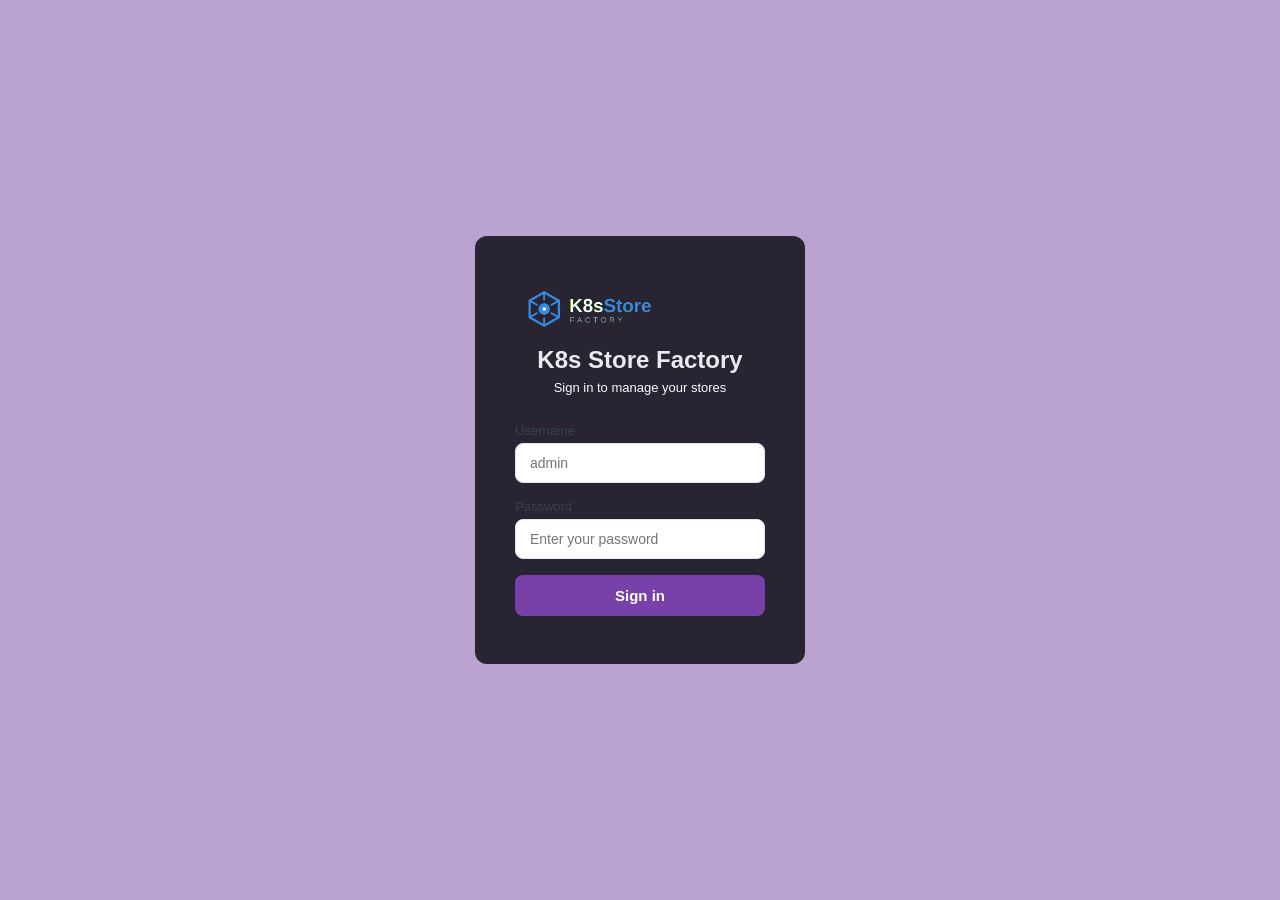
==== Frontend part/index.html @ 5d342bf3 "first commit" ====
<!DOCTYPE html>
<html lang="en">
<head>
    <meta charset="UTF-8">
    <meta name="viewport" content="width=device-width, initial-scale=1.0">
    <title>K8s Store Factory</title>
    <link rel="stylesheet" href="navbar.css">
</head>
<body>
    <div class="wrap">
        <div class="login-page">

            <img src="assets/k8-logo.png" alt="K8s Logo" class="logo-img">
            <h1>K8s Store Factory</h1>
            <p>Sign in to manage your stores</p>

            <div class="field">
                <label>Username</label>
                <input type="text" placeholder="admin" id="username">
            </div>
            <div class="field">
                <label>Password</label>
                <input type="password" placeholder="Enter your password" id="password">
            </div>

            <p class="error-msg" id="error">wrong username</p>

            <button class="btn" onclick="login()">Sign in</button>

        </div>
    </div>

    <script src="navbar.js"></script>
</body>
</html>
---- Frontend part/navbar.css ----
* {
    margin: 0;
    padding: 0;
    box-sizing: border-box;
}

body {
    font-family: 'Segoe UI', Tahoma, Geneva, Verdana, sans-serif;
    background: rgb(187, 163, 209);
    min-height: 100vh;
    display: flex;
    align-items: center;
    justify-content: center;
}

.login-page {
    background:#282431;
    border-radius: 12px;
    padding: 3rem 2.5rem;
    width: 100%;
    max-width: 480px;
    text-align: center;
}

.logo-img {
    width: 250px;
    height: 50px;
    margin-bottom: 0.5rem;
    object-fit: contain;
}

.login-page h1 {
    color: rgb(236, 232, 240);
    font-size: 24px;
    font-weight: 700;
    margin-bottom: 6px;
}

.login-page p {
    font-size: 13px;
    color: #f8fafd;
    margin-bottom: 1.75rem;
}

.field {
    margin-bottom: 1rem;
    text-align: left;
}

.field label {
    display: block;
    font-size: 13px;
    font-weight: 500;
    color: #374151;
    margin-bottom: 5px;
}

.field input {
    width: 100%;
    padding: 11px 14px;
    border: 1px solid #e2e8f0;
    border-radius: 8px;
    font-size: 14px;
    color: #1e293b;
    outline: none;
    transition: border 0.2s;
}

.field input:focus {
    border-color: rgb(119, 65, 169);
    box-shadow: 0 0 0 3px rgba(119, 65, 169, 0.12);
}

.error-msg {
    color: #dc2626;
    font-size: 13px;
    margin-bottom: 0.75rem;
    display: none;
}

.btn {
    width: 100%;
    padding: 12px;
    background: rgb(119, 65, 169);
    color: white;
    border: none;
    border-radius: 8px;
    font-size: 15px;
    font-weight: 600;
    cursor: pointer;
    transition: background 0.2s;
}

.btn:hover {
    background: #5e3285;
}
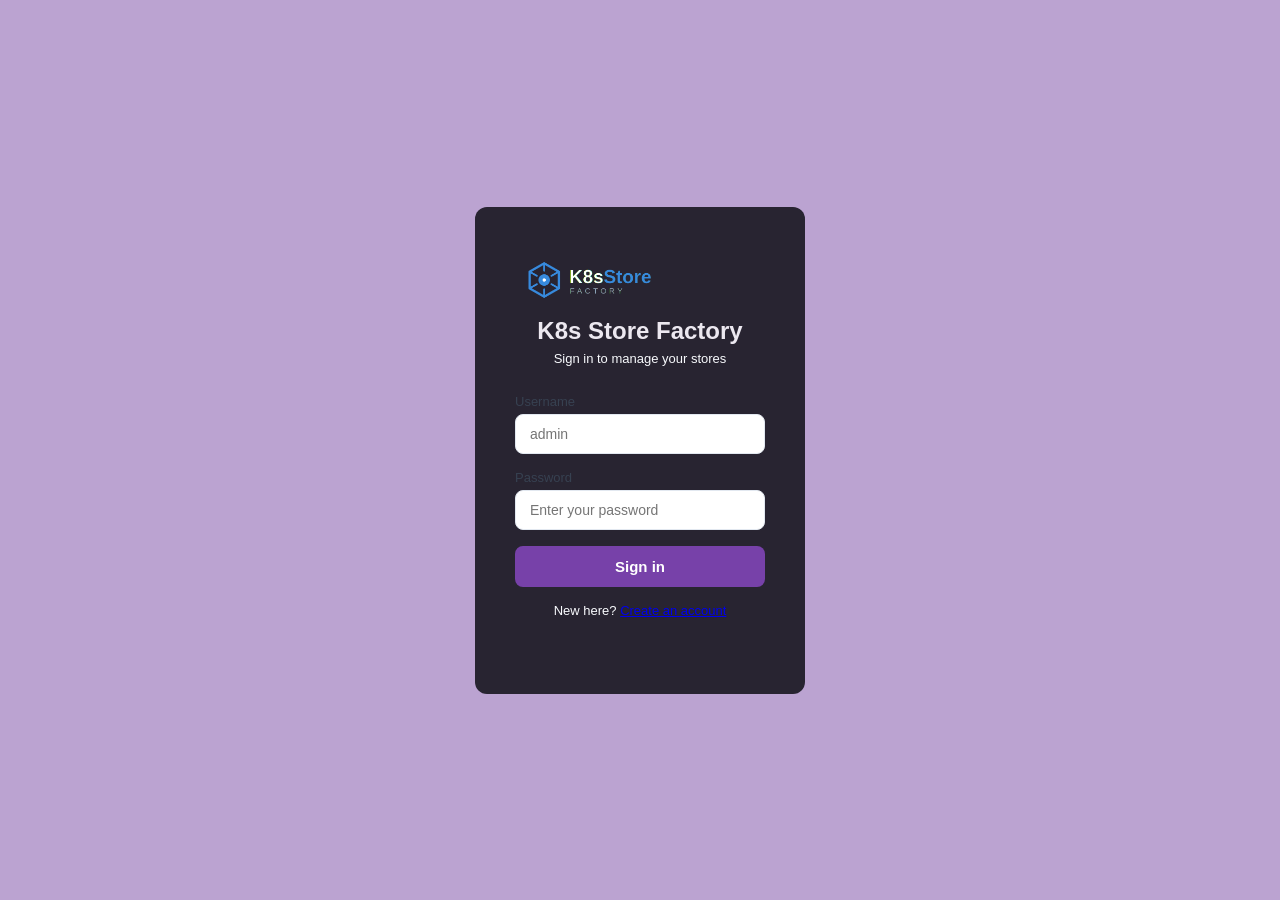
==== commit c5e712e8: "commit" ====
--- a/Frontend part/index.html
+++ b/Frontend part/index.html
@@ -27,6 +27,10 @@
 
             <button class="btn" onclick="login()">Sign in</button>
 
+            <p style="text-align:center; margin-top: 1rem; font-size: 13px;">
+                New here? <a href="signup.html">Create an account</a>
+            </p>
+
         </div>
     </div>
 
